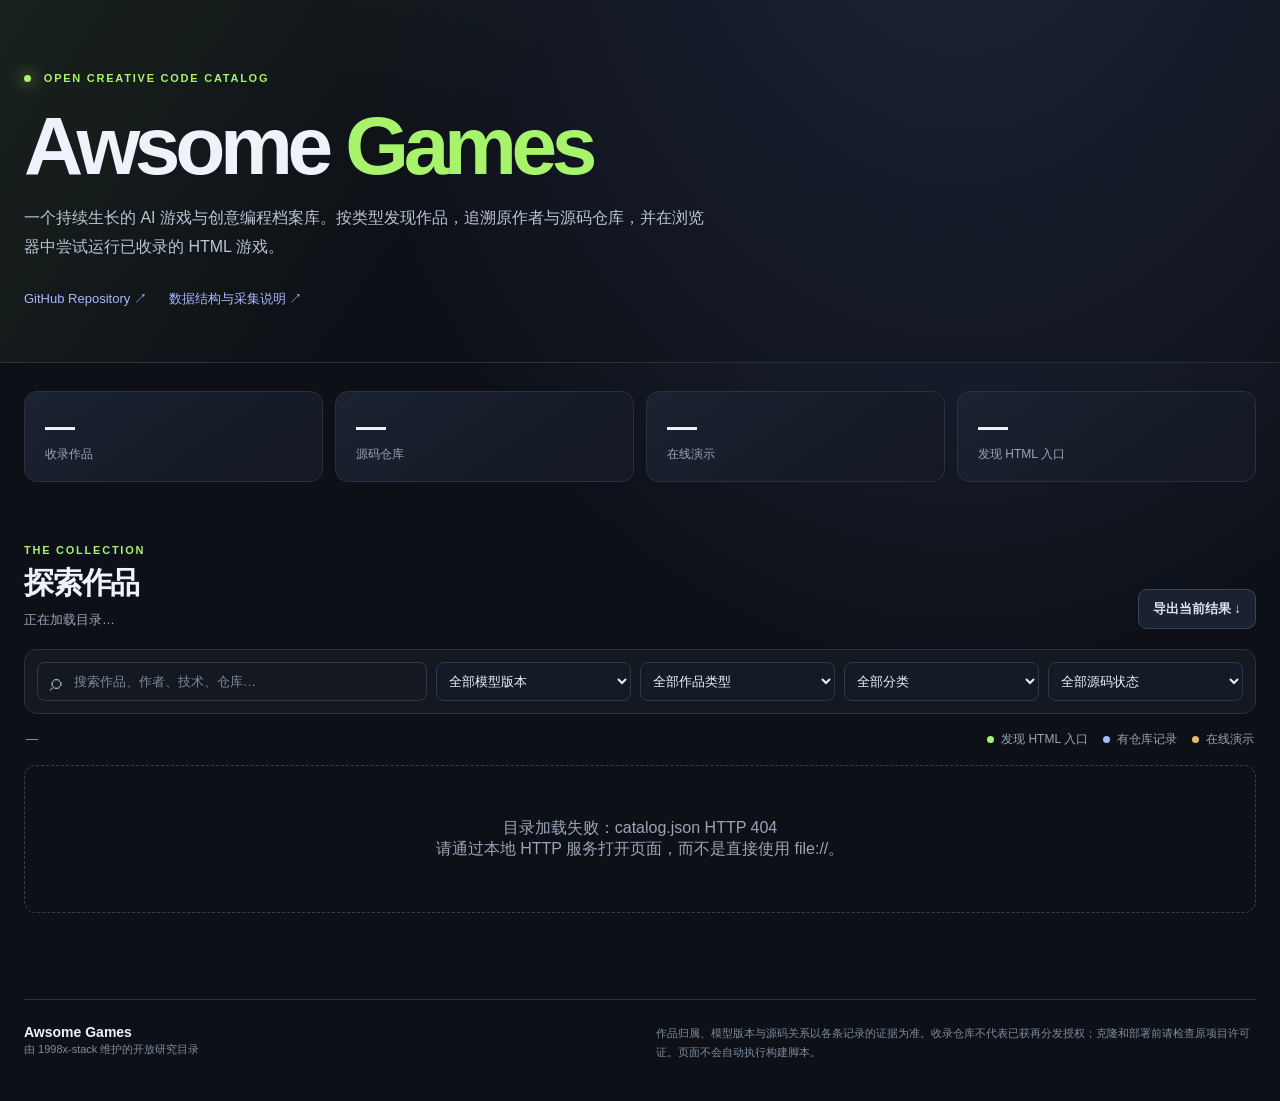
==== site/index.html @ 6e738a20 "feat: add offline catalog UI, docs and Pages templates (batch 3)" ====
<!doctype html>
<html lang="zh-CN">
<head>
  <meta charset="utf-8">
  <meta name="viewport" content="width=device-width, initial-scale=1">
  <meta name="theme-color" content="#10131b">
  <meta name="description" content="Claude Fable 5.1 / 5.2 游戏与创意编程作品数据库。浏览、检索公开项目，并尝试运行已收录源码的游戏。">
  <title>Awsome Games · Fable 游戏与创意编程数据库</title>
  <link rel="stylesheet" href="./assets/style.css">
</head>
<body>
  <header class="hero">
    <div class="hero-inner">
      <div class="eyebrow"><span class="pulse"></span> OPEN CREATIVE CODE CATALOG</div>
      <h1>Awsome <span>Games</span></h1>
      <p class="hero-copy">一个持续生长的 AI 游戏与创意编程档案库。按类型发现作品，追溯原作者与源码仓库，并在浏览器中尝试运行已收录的 HTML 游戏。</p>
      <div class="hero-links">
        <a href="https://github.com/1998x-stack/awsome-games" target="_blank" rel="noopener noreferrer">GitHub Repository ↗</a>
        <a href="https://github.com/1998x-stack/awsome-games/blob/main/docs/SCHEMA.md" target="_blank" rel="noopener noreferrer">数据结构与采集说明 ↗</a>
      </div>
    </div>
  </header>
  <main class="page-shell">
    <section class="stats" aria-label="数据库统计">
      <div class="stat"><strong id="stat-projects">—</strong><span>收录作品</span></div>
      <div class="stat"><strong id="stat-repos">—</strong><span>源码仓库</span></div>
      <div class="stat"><strong id="stat-demos">—</strong><span>在线演示</span></div>
      <div class="stat"><strong id="stat-entrypoints">—</strong><span>发现 HTML 入口</span></div>
    </section>

    <section class="catalog-head">
      <div><div class="section-kicker">THE COLLECTION</div><h2>探索作品</h2><p id="catalog-caption">正在加载目录…</p></div>
      <button class="quiet-button" id="export-csv" type="button">导出当前结果 ↓</button>
    </section>

    <section class="filters" aria-label="筛选作品">
      <label class="search-box"><span aria-hidden="true">⌕</span><input id="search" type="search" placeholder="搜索作品、作者、技术、仓库…" autocomplete="off"></label>
      <select id="model-filter" aria-label="模型版本"><option value="">全部模型版本</option><option value="5.1">Fable 5.1</option><option value="5.2">Fable 5.2</option><option value="unknown">未标注</option></select>
      <select id="type-filter" aria-label="作品类型"><option value="">全部作品类型</option></select>
      <select id="category-filter" aria-label="作品分类"><option value="">全部分类</option></select>
      <select id="source-filter" aria-label="源码状态"><option value="">全部源码状态</option><option value="repo">有仓库记录</option><option value="cloned">已采集源码</option><option value="entry">发现 HTML 入口</option><option value="demo">仅有在线演示</option></select>
    </section>
    <div class="results-line"><span id="result-count">—</span><span class="legend"><i class="dot dot-entry"></i>发现 HTML 入口 <i class="dot dot-repo"></i>有仓库记录 <i class="dot dot-demo"></i>在线演示</span></div>
    <section id="project-grid" class="project-grid" aria-live="polite"><div class="loading">正在载入作品数据库…</div></section>
    <div id="empty-state" class="empty-state" hidden>没有找到符合条件的作品。试试减少筛选条件。</div>
    <div class="load-more-wrap"><button id="load-more" class="load-more" type="button" hidden>加载更多作品</button></div>
    <footer class="site-footer">
      <div><strong>Awsome Games</strong><span>由 1998x-stack 维护的开放研究目录</span></div>
      <p>作品归属、模型版本与源码关系以各条记录的证据为准。收录仓库不代表已获再分发授权；克隆和部署前请检查原项目许可证。页面不会自动执行构建脚本。</p>
    </footer>
  </main>

  <dialog id="play-dialog" class="play-dialog">
    <div class="play-header"><div><span class="section-kicker">BROWSER PLAYER</span><h2 id="play-title">游戏试玩</h2></div><div class="play-actions"><a id="open-game" href="#" target="_blank" rel="noopener noreferrer" hidden>访问原作者演示 ↗</a><button id="close-player" class="icon-button" type="button" aria-label="关闭">✕</button></div></div>
    <div id="player-notice" class="player-notice">游戏来自第三方公开仓库，在隔离 iframe 中加载。若无法运行，可尝试新窗口打开。</div>
    <div class="player-stage"><iframe id="game-frame" title="游戏画面" sandbox="allow-scripts allow-pointer-lock allow-forms allow-modals" allow="fullscreen; autoplay; gamepad; clipboard-read; clipboard-write" referrerpolicy="no-referrer"></iframe></div>
  </dialog>
  <script src="./assets/app.js" defer></script>
</body>
</html>
---- site/assets/style.css ----
:root{color-scheme:dark;--bg:#0d1017;--panel:#151a24;--panel2:#1a202c;--line:#293142;--muted:#9aa5b8;--text:#eef2fa;--accent:#a7f36b;--accent2:#a9b7ff;--max:1240px;font-family:Inter,-apple-system,BlinkMacSystemFont,"Segoe UI","PingFang SC","Microsoft YaHei",sans-serif}*{box-sizing:border-box}body{margin:0;background:radial-gradient(ellipse at 75% -20%,#26324b 0,transparent 48%),var(--bg);color:var(--text);min-height:100vh}a{color:inherit}.hero{border-bottom:1px solid var(--line);background:linear-gradient(125deg,rgba(167,243,107,.08),transparent 38%),linear-gradient(0deg,rgba(13,16,23,.35),rgba(13,16,23,.35))}.hero-inner,.page-shell{width:min(var(--max),calc(100% - 48px));margin:0 auto}.hero-inner{padding:72px 0 54px}.eyebrow,.section-kicker{font-size:11px;letter-spacing:.16em;font-weight:800;color:var(--accent)}.pulse{display:inline-block;width:7px;height:7px;border-radius:50%;background:var(--accent);margin-right:8px;box-shadow:0 0 16px var(--accent)}h1{font-size:clamp(44px,7vw,82px);line-height:.98;letter-spacing:-.065em;margin:22px 0 18px;font-weight:850}h1 span{color:var(--accent)}.hero-copy{max-width:690px;color:#bac4d4;font-size:16px;line-height:1.8;margin:0}.hero-links{display:flex;gap:22px;flex-wrap:wrap;margin-top:28px}.hero-links a{font-size:13px;text-decoration:none;color:var(--accent2)}.hero-links a:hover{text-decoration:underline}.stats{display:grid;grid-template-columns:repeat(4,1fr);gap:12px;margin:28px 0 62px}.stat{background:linear-gradient(145deg,#1b2230,#131822);border:1px solid var(--line);border-radius:13px;padding:18px 20px}.stat strong{display:block;font-size:30px;letter-spacing:-.04em}.stat span{font-size:12px;color:var(--muted)}.catalog-head{display:flex;align-items:end;justify-content:space-between;gap:20px;margin-bottom:20px}.catalog-head h2{font-size:30px;letter-spacing:-.04em;margin:7px 0}.catalog-head p{font-size:13px;color:var(--muted);margin:0}.quiet-button,.load-more{border:1px solid #39445a;border-radius:9px;background:#1a2230;color:#dce5f3;padding:10px 14px;font-weight:650;cursor:pointer}.quiet-button:hover,.load-more:hover{border-color:var(--accent);color:var(--accent)}.filters{display:grid;grid-template-columns:minmax(240px,2fr) repeat(4,minmax(130px,1fr));gap:9px;padding:12px;border:1px solid var(--line);background:rgba(21,26,36,.82);border-radius:13px}.filters select,.search-box input{background:transparent;color:var(--text);border:0;outline:0;width:100%;min-width:0;font:inherit;font-size:13px}.filters select{padding:10px 8px;border:1px solid #30394a;border-radius:8px;background:#151b26}.filters select option{background:#151b26}.search-box{display:flex;align-items:center;gap:10px;padding:0 12px;border:1px solid #30394a;border-radius:8px;color:var(--muted)}.search-box span{font-size:23px}.search-box input::placeholder{color:#7e899c}.results-line{display:flex;justify-content:space-between;gap:16px;align-items:center;margin:17px 2px;color:var(--muted);font-size:12px}.legend{display:flex;align-items:center;gap:7px}.dot{display:inline-block;width:7px;height:7px;border-radius:50%;margin-left:8px}.dot-entry{background:var(--accent)}.dot-repo{background:var(--accent2)}.dot-demo{background:#e7b76a}.project-grid{display:grid;grid-template-columns:repeat(3,minmax(0,1fr));gap:13px}.project-card{display:flex;flex-direction:column;min-height:235px;padding:18px;border:1px solid var(--line);border-radius:13px;background:linear-gradient(155deg,rgba(28,35,49,.98),rgba(18,23,32,.98));transition:transform .16s,border-color .16s}.project-card:hover{transform:translateY(-2px);border-color:#52617b}.card-top{display:flex;justify-content:space-between;gap:10px;align-items:start}.card-id{font-size:10px;color:#78859a;letter-spacing:.08em}.model-tag{font-size:10px;color:var(--accent2);border:1px solid #404c69;border-radius:20px;padding:4px 7px;white-space:nowrap}.project-card h3{font-size:17px;line-height:1.35;margin:12px 0 8px;letter-spacing:-.02em}.card-desc{font-size:12px;line-height:1.65;color:#9eabbe;margin:0 0 13px;display:-webkit-box;-webkit-line-clamp:3;-webkit-box-orient:vertical;overflow:hidden;min-height:58px}.chips{display:flex;gap:6px;flex-wrap:wrap;margin-bottom:13px}.chip{font-size:10px;padding:4px 7px;border-radius:5px;background:#252d3c;color:#bac5d7}.chip.status-entry{background:rgba(167,243,107,.12);color:var(--accent)}.chip.status-repo{background:rgba(169,183,255,.12);color:var(--accent2)}.chip.status-demo{background:rgba(231,183,106,.12);color:#e7b76a}.card-foot{display:flex;align-items:center;justify-content:space-between;gap:10px;margin-top:auto;padding-top:12px;border-top:1px solid #293142}.creator{font-size:11px;color:#8592a7;overflow:hidden;text-overflow:ellipsis;white-space:nowrap}.card-actions{display:flex;gap:7px;flex-shrink:0}.card-actions button,.card-actions a{font:inherit;font-size:11px;text-decoration:none;border:1px solid #46536b;border-radius:7px;padding:7px 9px;background:#20293a;color:#dfe8f5;cursor:pointer}.card-actions .play-button{border-color:#8ecf5e;background:#a7f36b;color:#14200d;font-weight:800}.card-actions .play-button:disabled{opacity:.35;cursor:not-allowed}.card-actions button:hover,.card-actions a:hover{filter:brightness(1.15)}.loading,.empty-state{padding:52px;text-align:center;color:var(--muted);border:1px dashed #354056;border-radius:12px;grid-column:1/-1}.load-more-wrap{text-align:center;padding:24px}.site-footer{border-top:1px solid var(--line);margin-top:38px;padding:24px 0 40px;display:flex;justify-content:space-between;gap:30px}.site-footer strong,.site-footer span{display:block}.site-footer strong{font-size:14px}.site-footer span,.site-footer p{font-size:11px;color:#7f8ba0;line-height:1.7}.site-footer p{max-width:600px;margin:0}.play-dialog{width:min(1100px,calc(100vw - 28px));max-width:none;padding:0;border:1px solid #46516a;border-radius:15px;background:#10151e;color:var(--text);box-shadow:0 24px 100px #000b}.play-dialog::backdrop{background:#05070bd9;backdrop-filter:blur(6px)}.play-header{display:flex;justify-content:space-between;align-items:center;padding:16px 19px;border-bottom:1px solid var(--line)}.play-header h2{margin:5px 0 0;font-size:20px}.play-actions{display:flex;gap:12px;align-items:center}.play-actions a{font-size:12px;color:var(--accent2);text-decoration:none}.icon-button{width:34px;height:34px;border-radius:8px;border:1px solid var(--line);background:#1c2330;color:var(--text);cursor:pointer}.player-notice{padding:9px 18px;font-size:11px;color:#9ca9bc;background:#171e2a}.player-stage{height:min(72vh,720px);min-height:360px;background:#080a0e}.player-stage iframe{width:100%;height:100%;border:0;background:#090c12}.player-stage iframe:focus{outline:0}
@media(max-width:980px){.filters{grid-template-columns:repeat(2,minmax(0,1fr))}.search-box{grid-column:1/-1;min-height:43px}.project-grid{grid-template-columns:repeat(2,minmax(0,1fr))}}@media(max-width:620px){.hero-inner,.page-shell{width:min(100% - 28px,var(--max))}.hero-inner{padding:48px 0 40px}.stats{grid-template-columns:repeat(2,1fr);margin-bottom:42px}.stat strong{font-size:25px}.catalog-head{align-items:start;flex-direction:column}.filters{grid-template-columns:1fr}.search-box{grid-column:auto;min-height:44px}.project-grid{grid-template-columns:1fr}.results-line{align-items:start;flex-direction:column}.site-footer{flex-direction:column}.play-header{align-items:start}.play-actions{gap:8px}.player-stage{height:65vh;min-height:300px}}
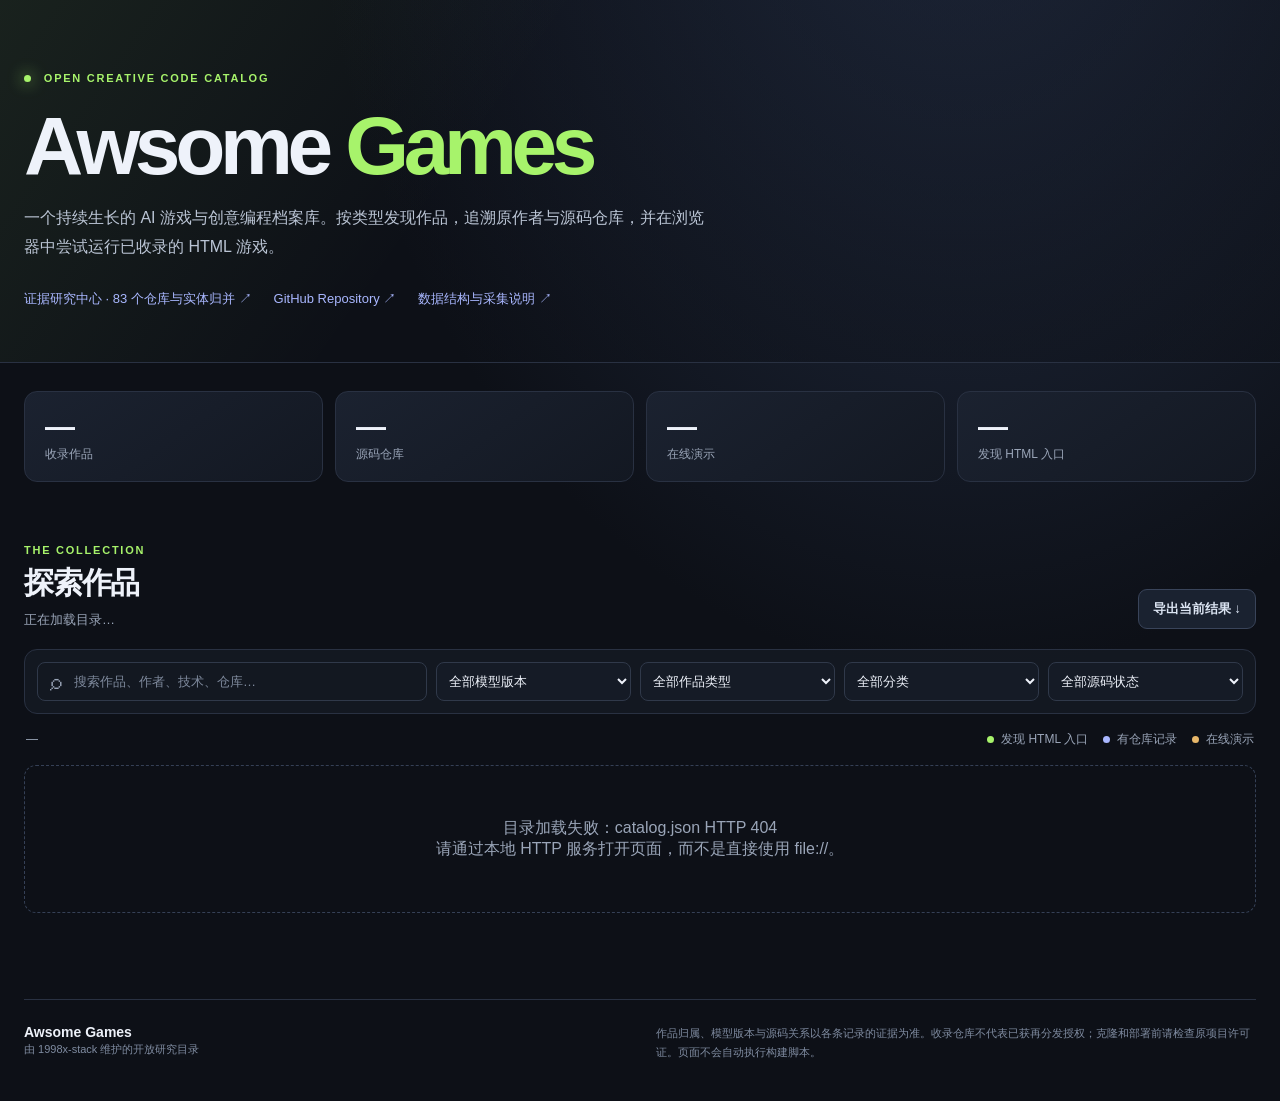
==== commit abb35a8a: "feat: reconcile Fable evidence entities and integrate auditable research lab" ====
--- a/site/index.html
+++ b/site/index.html
@@ -15,6 +15,7 @@
       <h1>Awsome <span>Games</span></h1>
       <p class="hero-copy">一个持续生长的 AI 游戏与创意编程档案库。按类型发现作品，追溯原作者与源码仓库，并在浏览器中尝试运行已收录的 HTML 游戏。</p>
       <div class="hero-links">
+        <a href="./research.html">证据研究中心 · 83 个仓库与实体归并 ↗</a>
         <a href="https://github.com/1998x-stack/awsome-games" target="_blank" rel="noopener noreferrer">GitHub Repository ↗</a>
         <a href="https://github.com/1998x-stack/awsome-games/blob/main/docs/SCHEMA.md" target="_blank" rel="noopener noreferrer">数据结构与采集说明 ↗</a>
       </div>
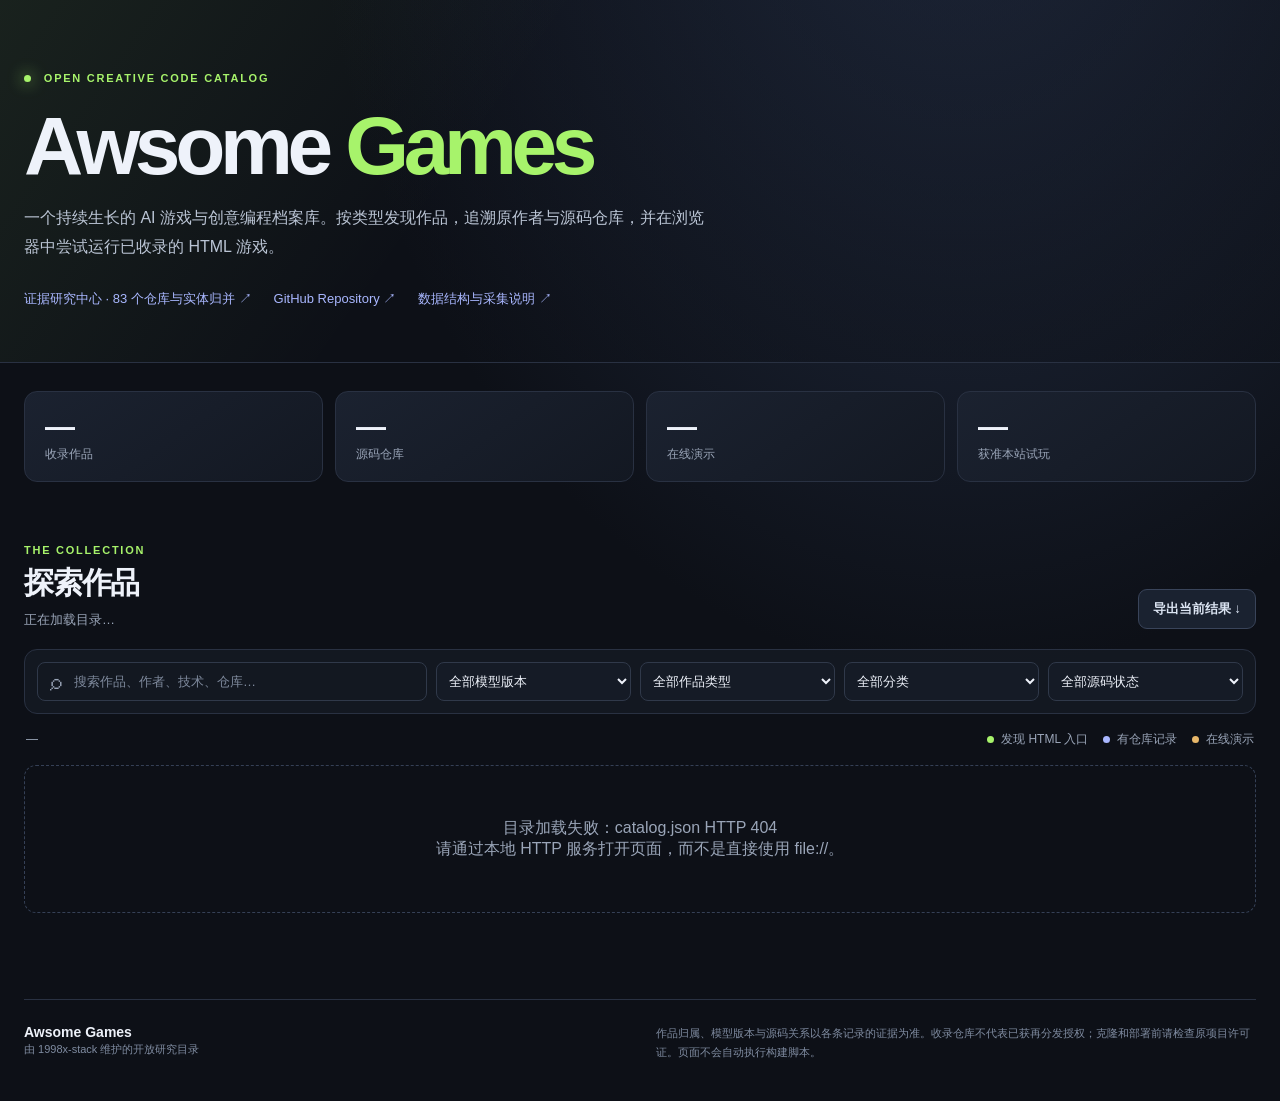
==== commit 08ebeddb: "ui: show cited review evidence and distinguish static entries from authorized play" ====
--- a/site/index.html
+++ b/site/index.html
@@ -26,7 +26,7 @@
       <div class="stat"><strong id="stat-projects">—</strong><span>收录作品</span></div>
       <div class="stat"><strong id="stat-repos">—</strong><span>源码仓库</span></div>
       <div class="stat"><strong id="stat-demos">—</strong><span>在线演示</span></div>
-      <div class="stat"><strong id="stat-entrypoints">—</strong><span>发现 HTML 入口</span></div>
+      <div class="stat"><strong id="stat-entrypoints">—</strong><span>获准本站试玩</span></div>
     </section>
 
     <section class="catalog-head">
@@ -39,7 +39,7 @@
       <select id="model-filter" aria-label="模型版本"><option value="">全部模型版本</option><option value="5.1">Fable 5.1</option><option value="5.2">Fable 5.2</option><option value="unknown">未标注</option></select>
       <select id="type-filter" aria-label="作品类型"><option value="">全部作品类型</option></select>
       <select id="category-filter" aria-label="作品分类"><option value="">全部分类</option></select>
-      <select id="source-filter" aria-label="源码状态"><option value="">全部源码状态</option><option value="repo">有仓库记录</option><option value="cloned">已采集源码</option><option value="entry">发现 HTML 入口</option><option value="demo">仅有在线演示</option></select>
+      <select id="source-filter" aria-label="源码状态"><option value="">全部源码状态</option><option value="repo">有仓库记录</option><option value="cloned">已采集源码</option><option value="entry">本站可试玩</option><option value="demo">仅有在线演示</option></select>
     </section>
     <div class="results-line"><span id="result-count">—</span><span class="legend"><i class="dot dot-entry"></i>发现 HTML 入口 <i class="dot dot-repo"></i>有仓库记录 <i class="dot dot-demo"></i>在线演示</span></div>
     <section id="project-grid" class="project-grid" aria-live="polite"><div class="loading">正在载入作品数据库…</div></section>
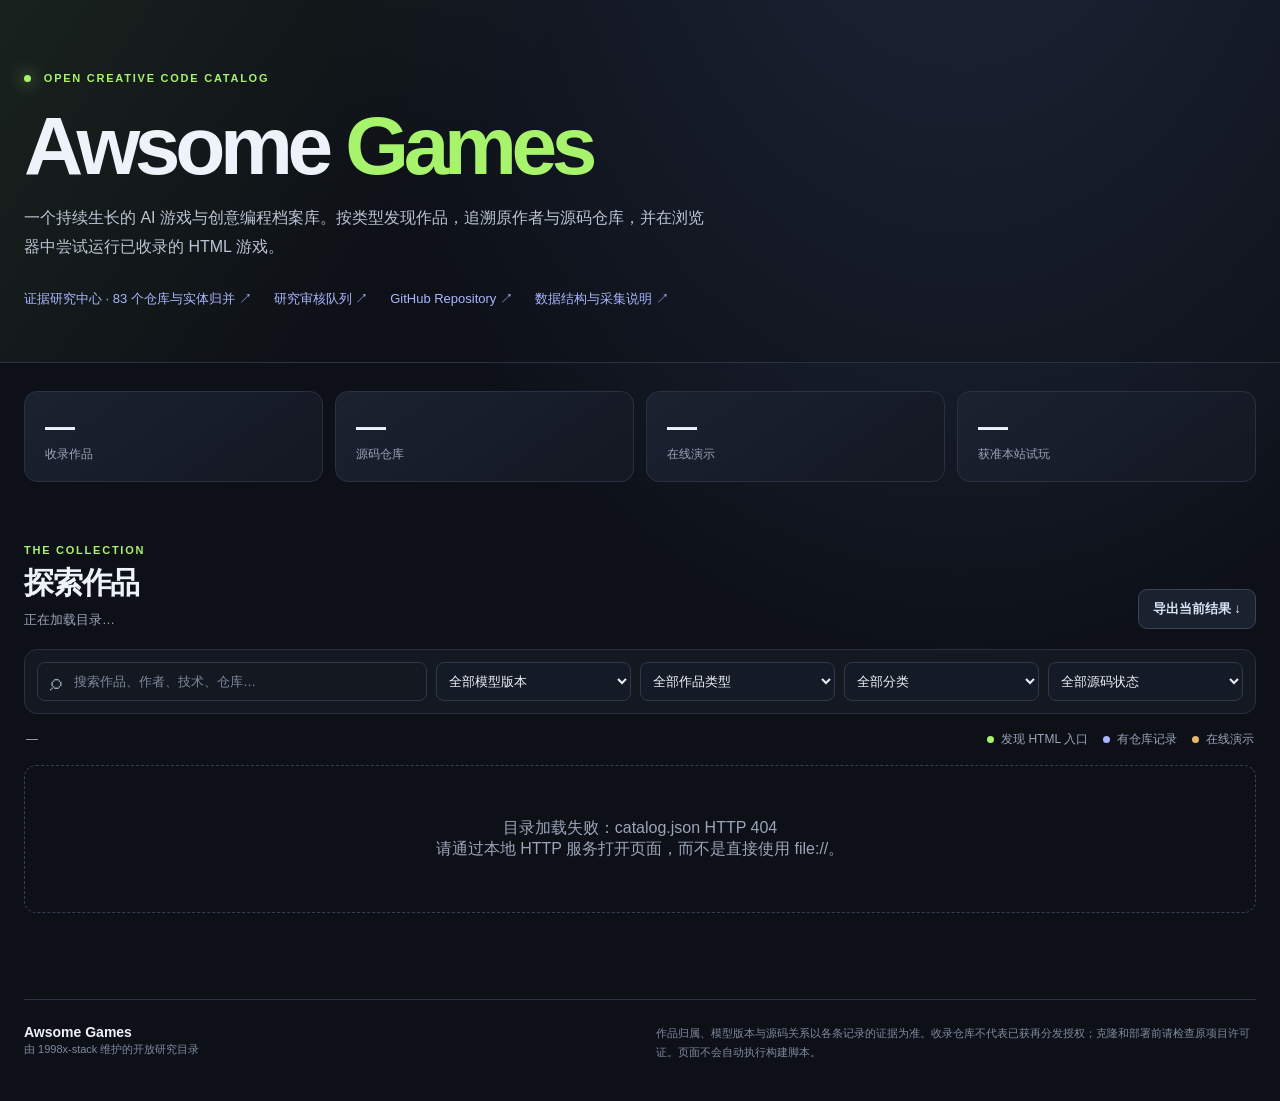
==== commit 4f215bc8: "feat: add read-only evidence review dashboard and scheduled upstream drift checks" ====
--- a/site/index.html
+++ b/site/index.html
@@ -16,6 +16,7 @@
       <p class="hero-copy">一个持续生长的 AI 游戏与创意编程档案库。按类型发现作品，追溯原作者与源码仓库，并在浏览器中尝试运行已收录的 HTML 游戏。</p>
       <div class="hero-links">
         <a href="./research.html">证据研究中心 · 83 个仓库与实体归并 ↗</a>
+        <a href="./review.html">研究审核队列 ↗</a>
         <a href="https://github.com/1998x-stack/awsome-games" target="_blank" rel="noopener noreferrer">GitHub Repository ↗</a>
         <a href="https://github.com/1998x-stack/awsome-games/blob/main/docs/SCHEMA.md" target="_blank" rel="noopener noreferrer">数据结构与采集说明 ↗</a>
       </div>
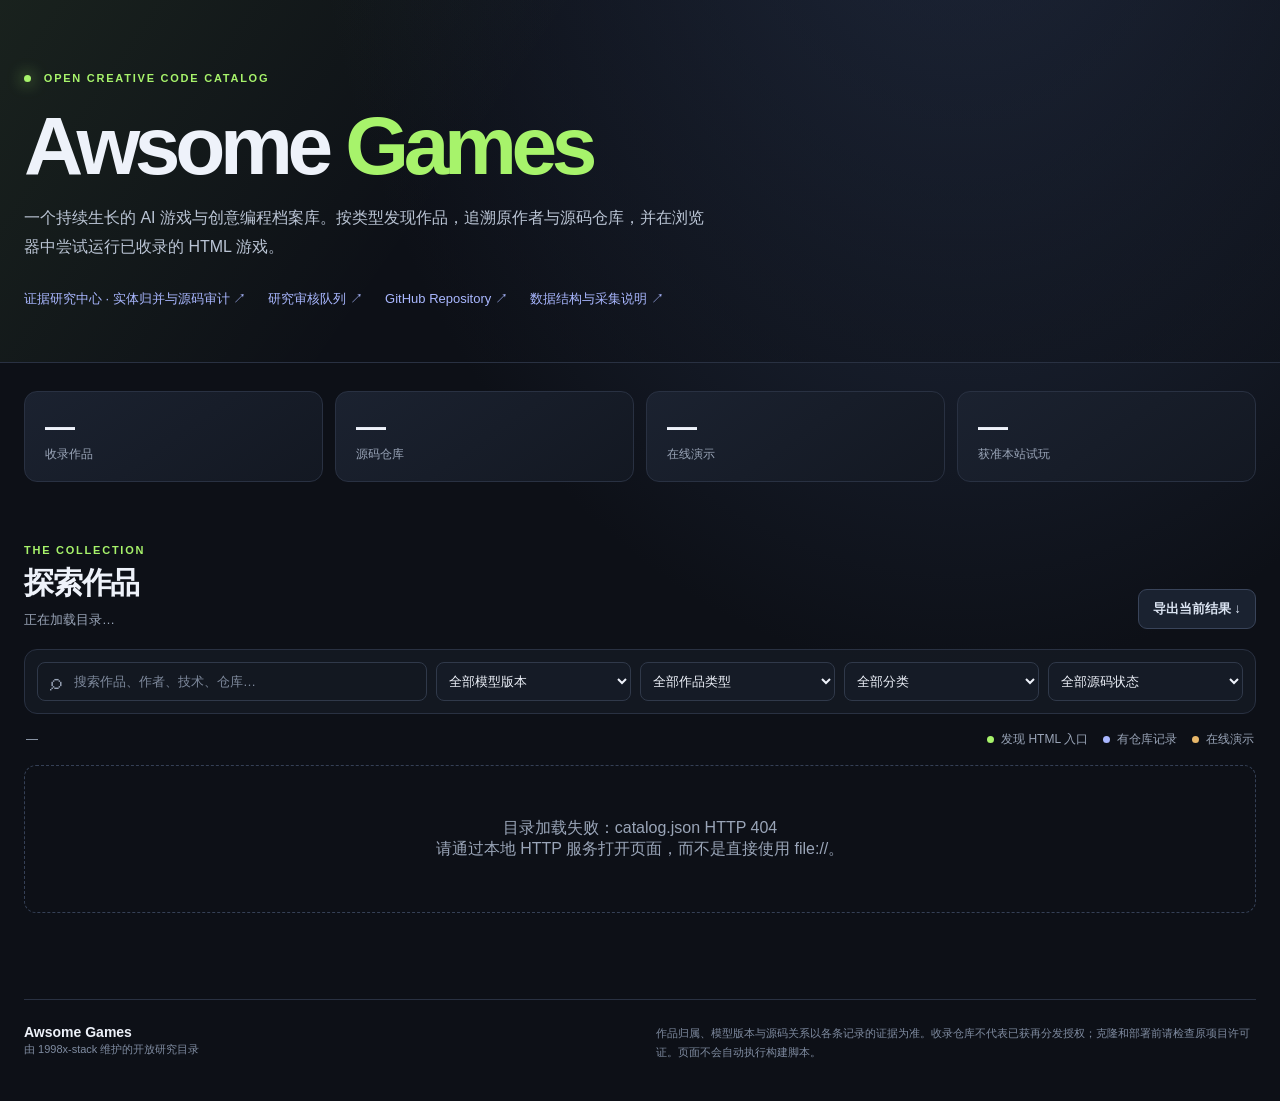
==== commit 005dc5c5: "fix(M1/M3/M5): restore provenance fidelity, idempotent rebuild and cross-page evidence links Milesto" ====
--- a/site/index.html
+++ b/site/index.html
@@ -15,7 +15,7 @@
       <h1>Awsome <span>Games</span></h1>
       <p class="hero-copy">一个持续生长的 AI 游戏与创意编程档案库。按类型发现作品，追溯原作者与源码仓库，并在浏览器中尝试运行已收录的 HTML 游戏。</p>
       <div class="hero-links">
-        <a href="./research.html">证据研究中心 · 83 个仓库与实体归并 ↗</a>
+        <a href="./research.html">证据研究中心 · 实体归并与源码审计 ↗</a>
         <a href="./review.html">研究审核队列 ↗</a>
         <a href="https://github.com/1998x-stack/awsome-games" target="_blank" rel="noopener noreferrer">GitHub Repository ↗</a>
         <a href="https://github.com/1998x-stack/awsome-games/blob/main/docs/SCHEMA.md" target="_blank" rel="noopener noreferrer">数据结构与采集说明 ↗</a>
